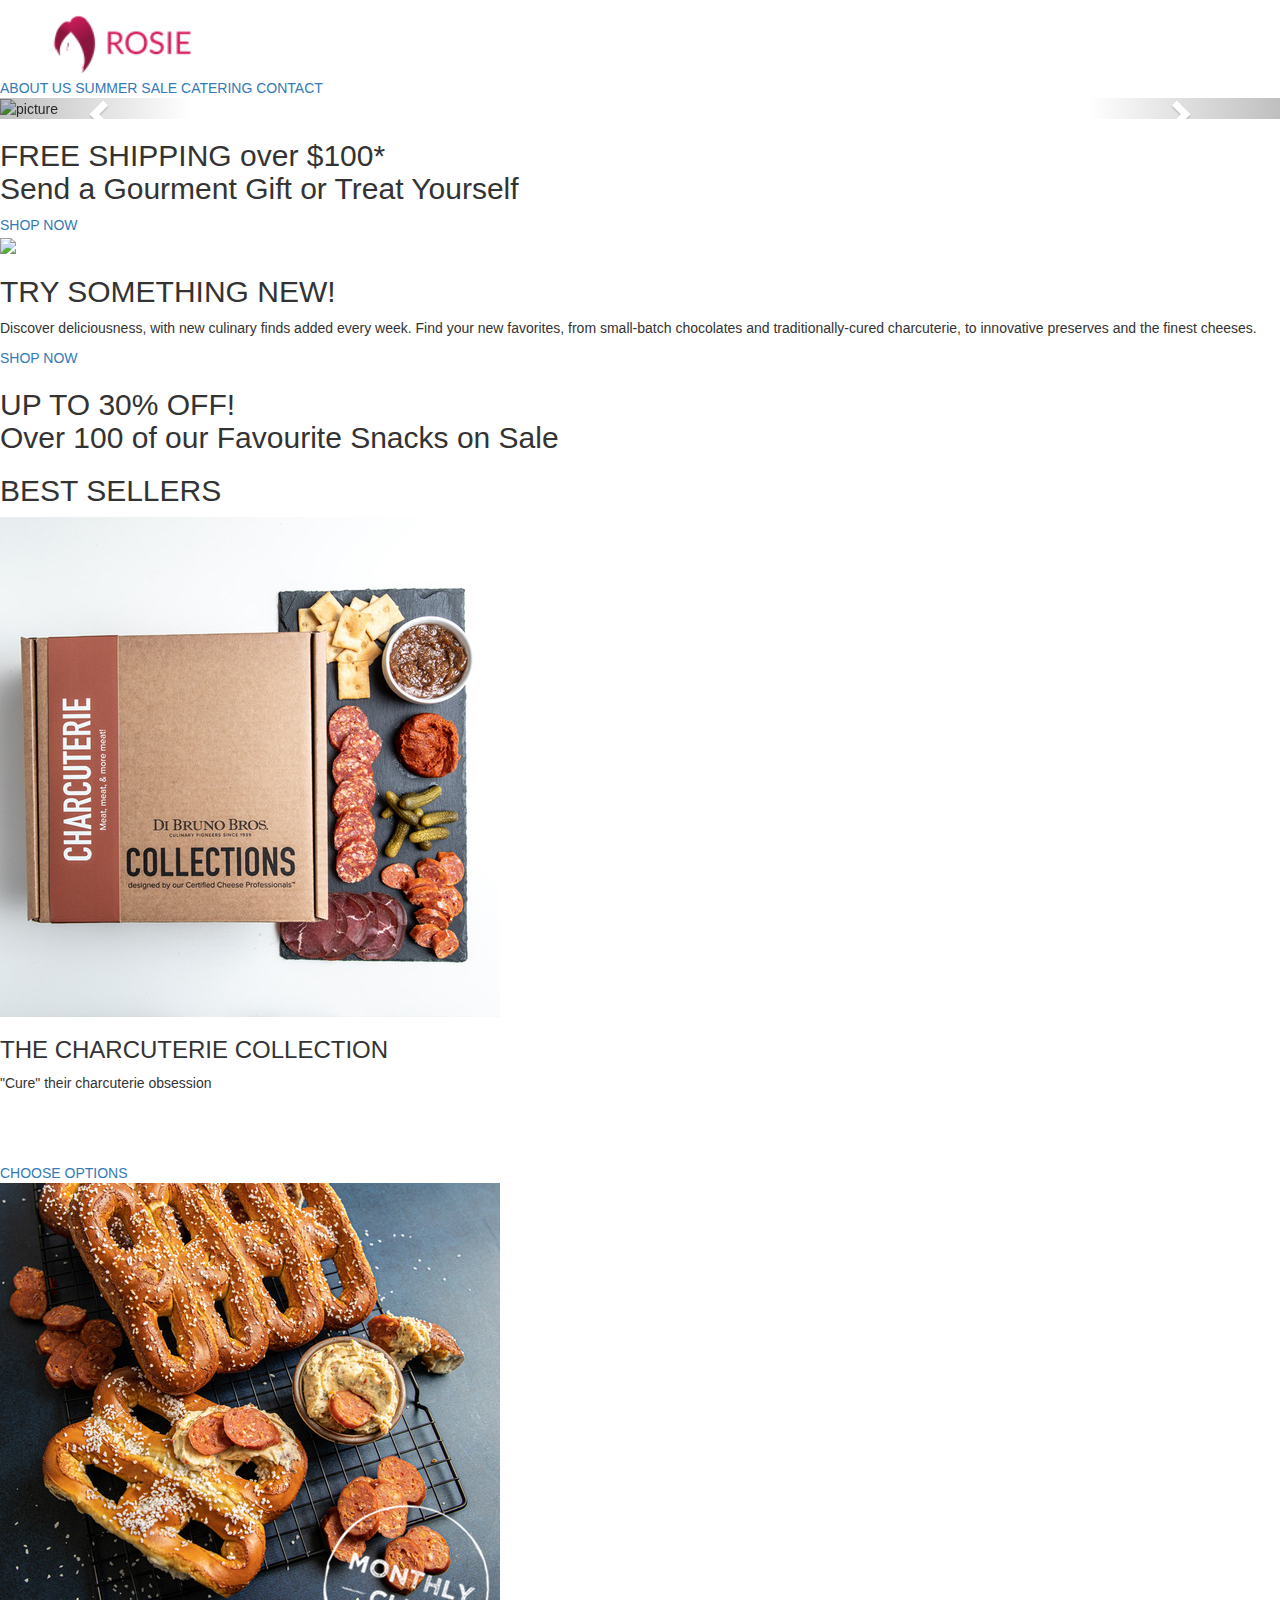
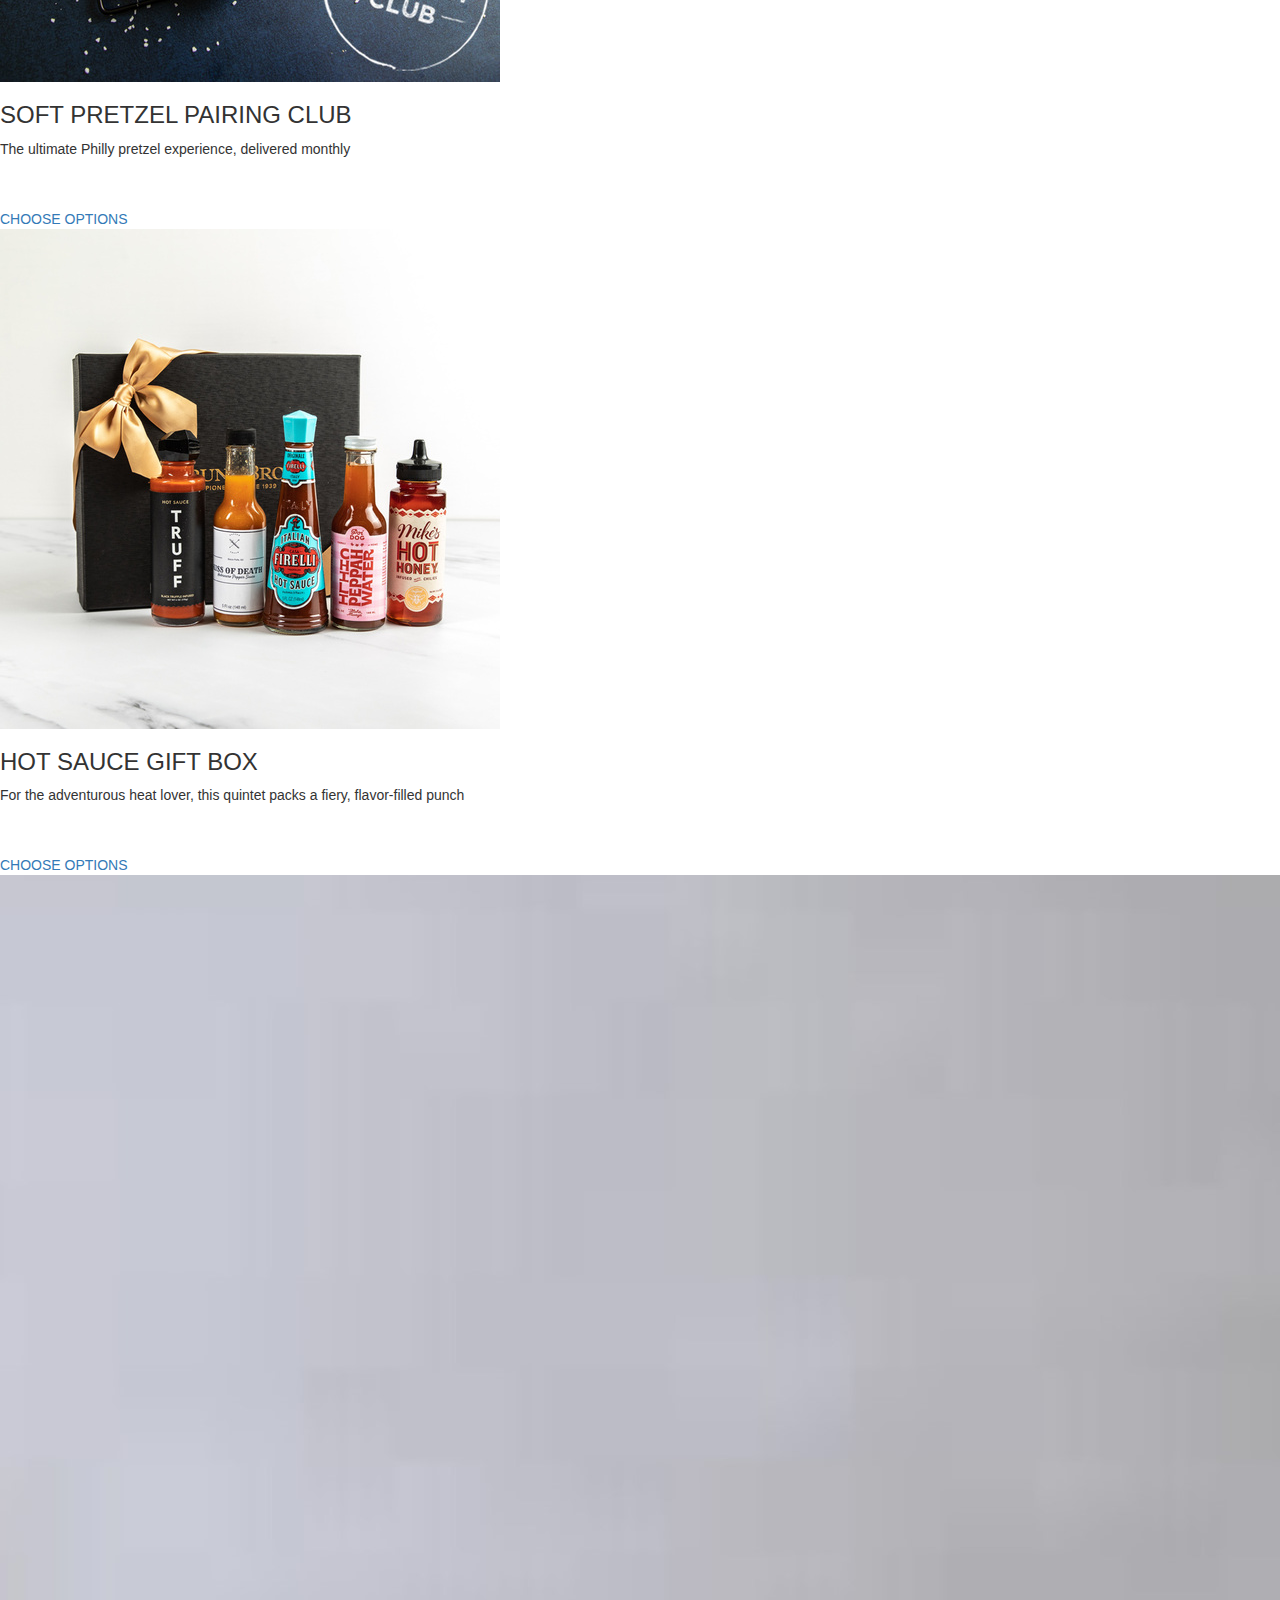
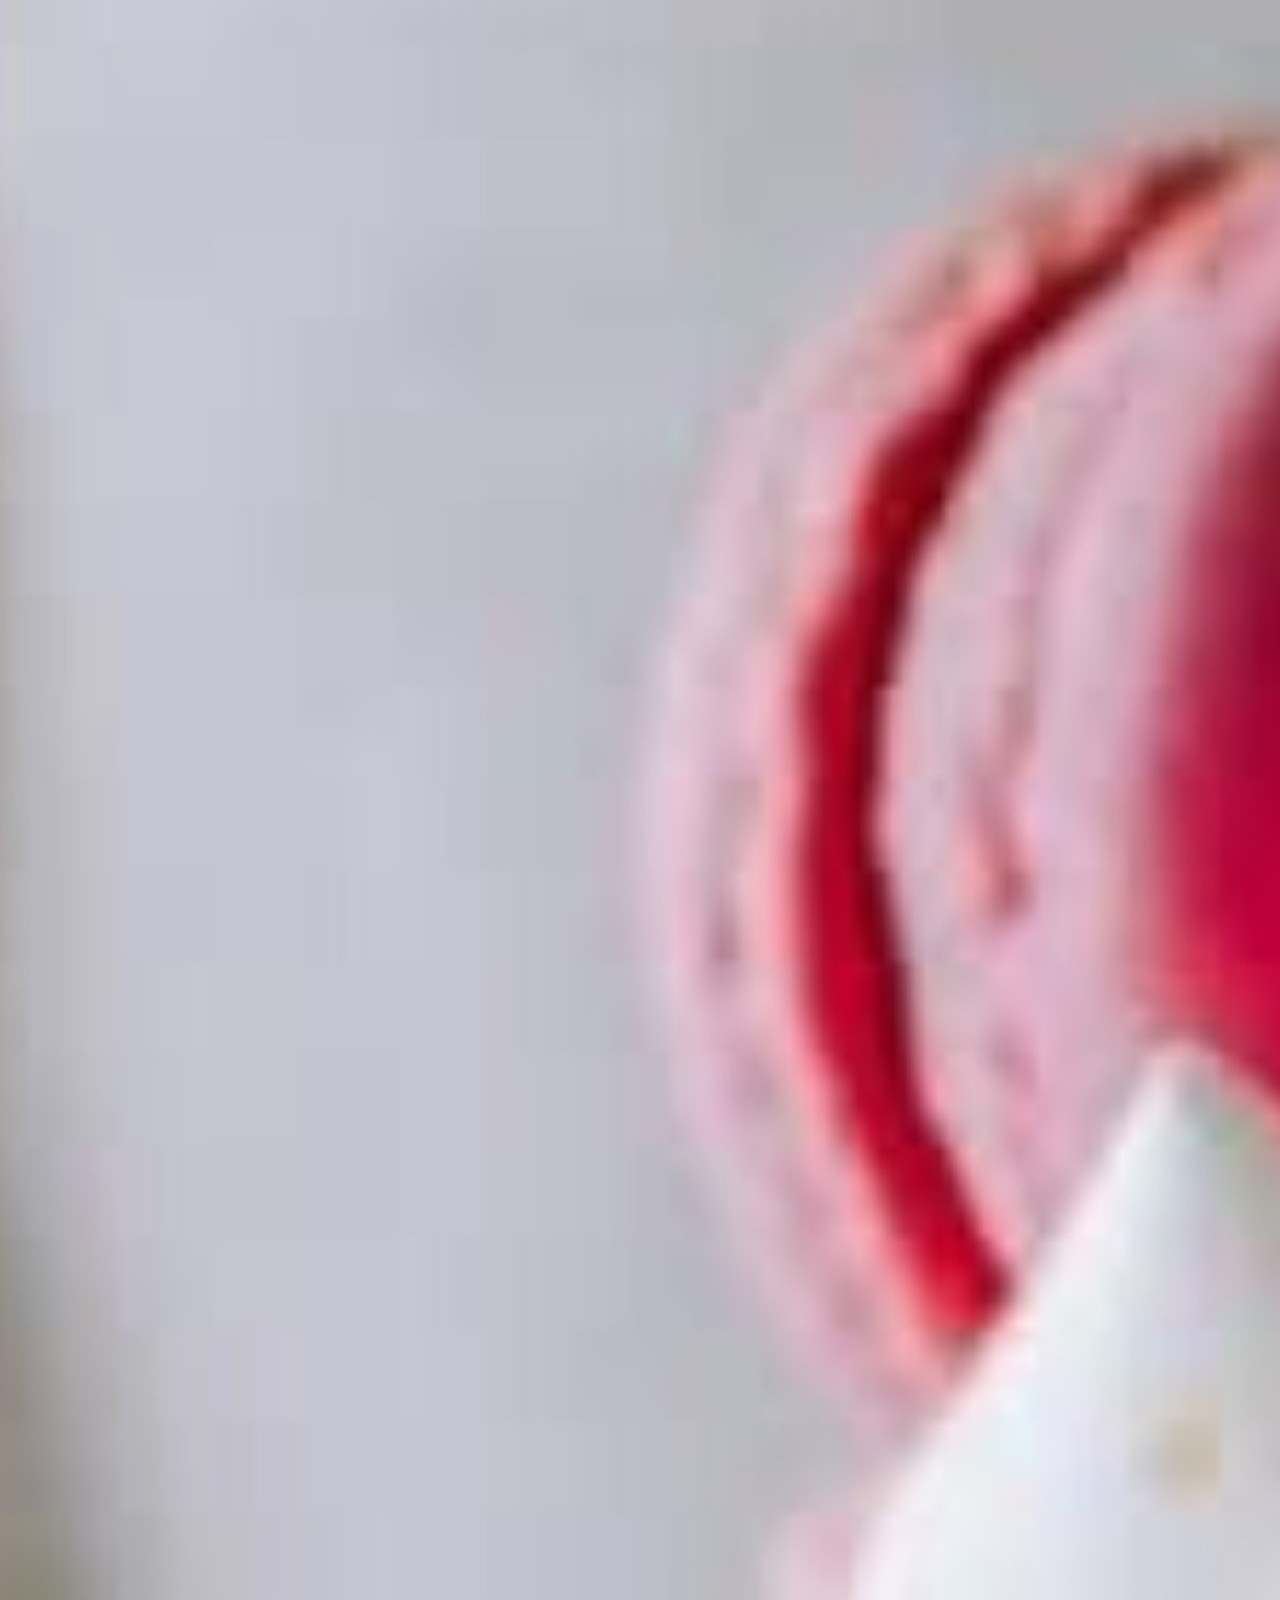
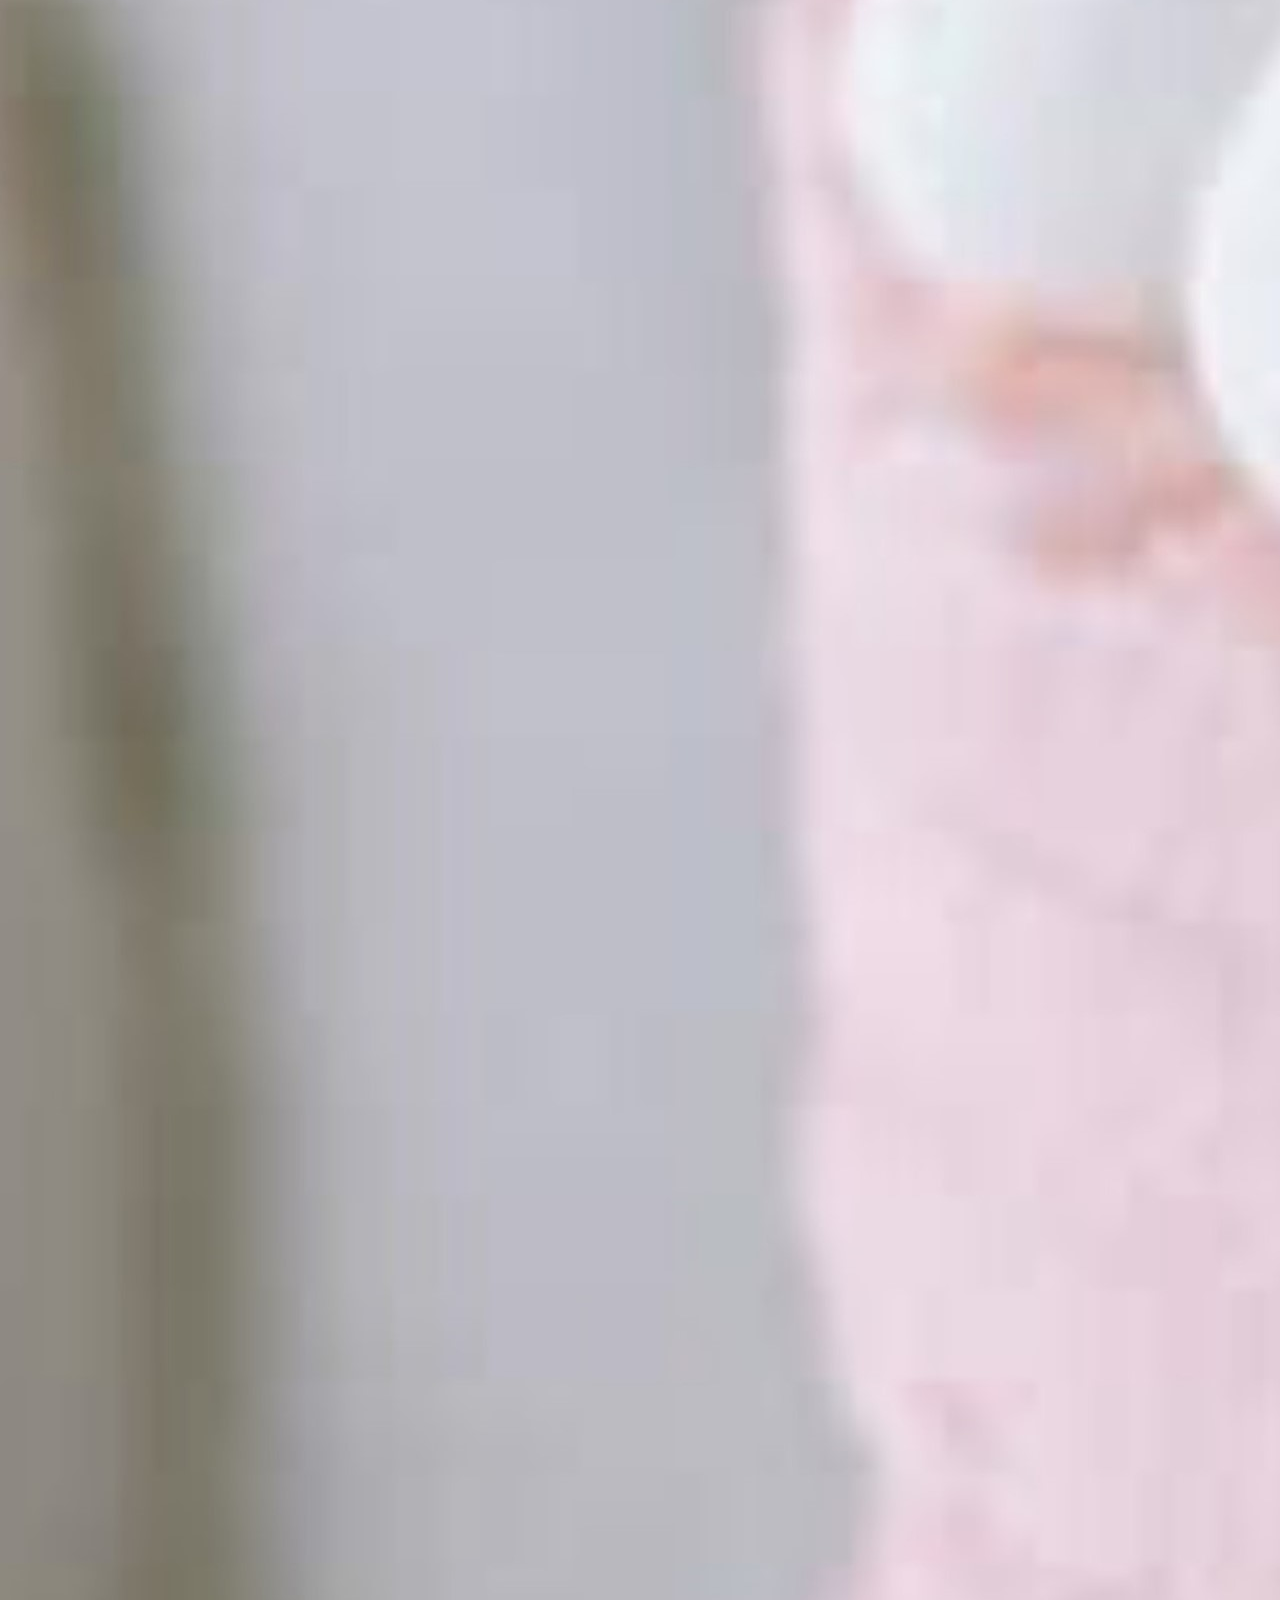
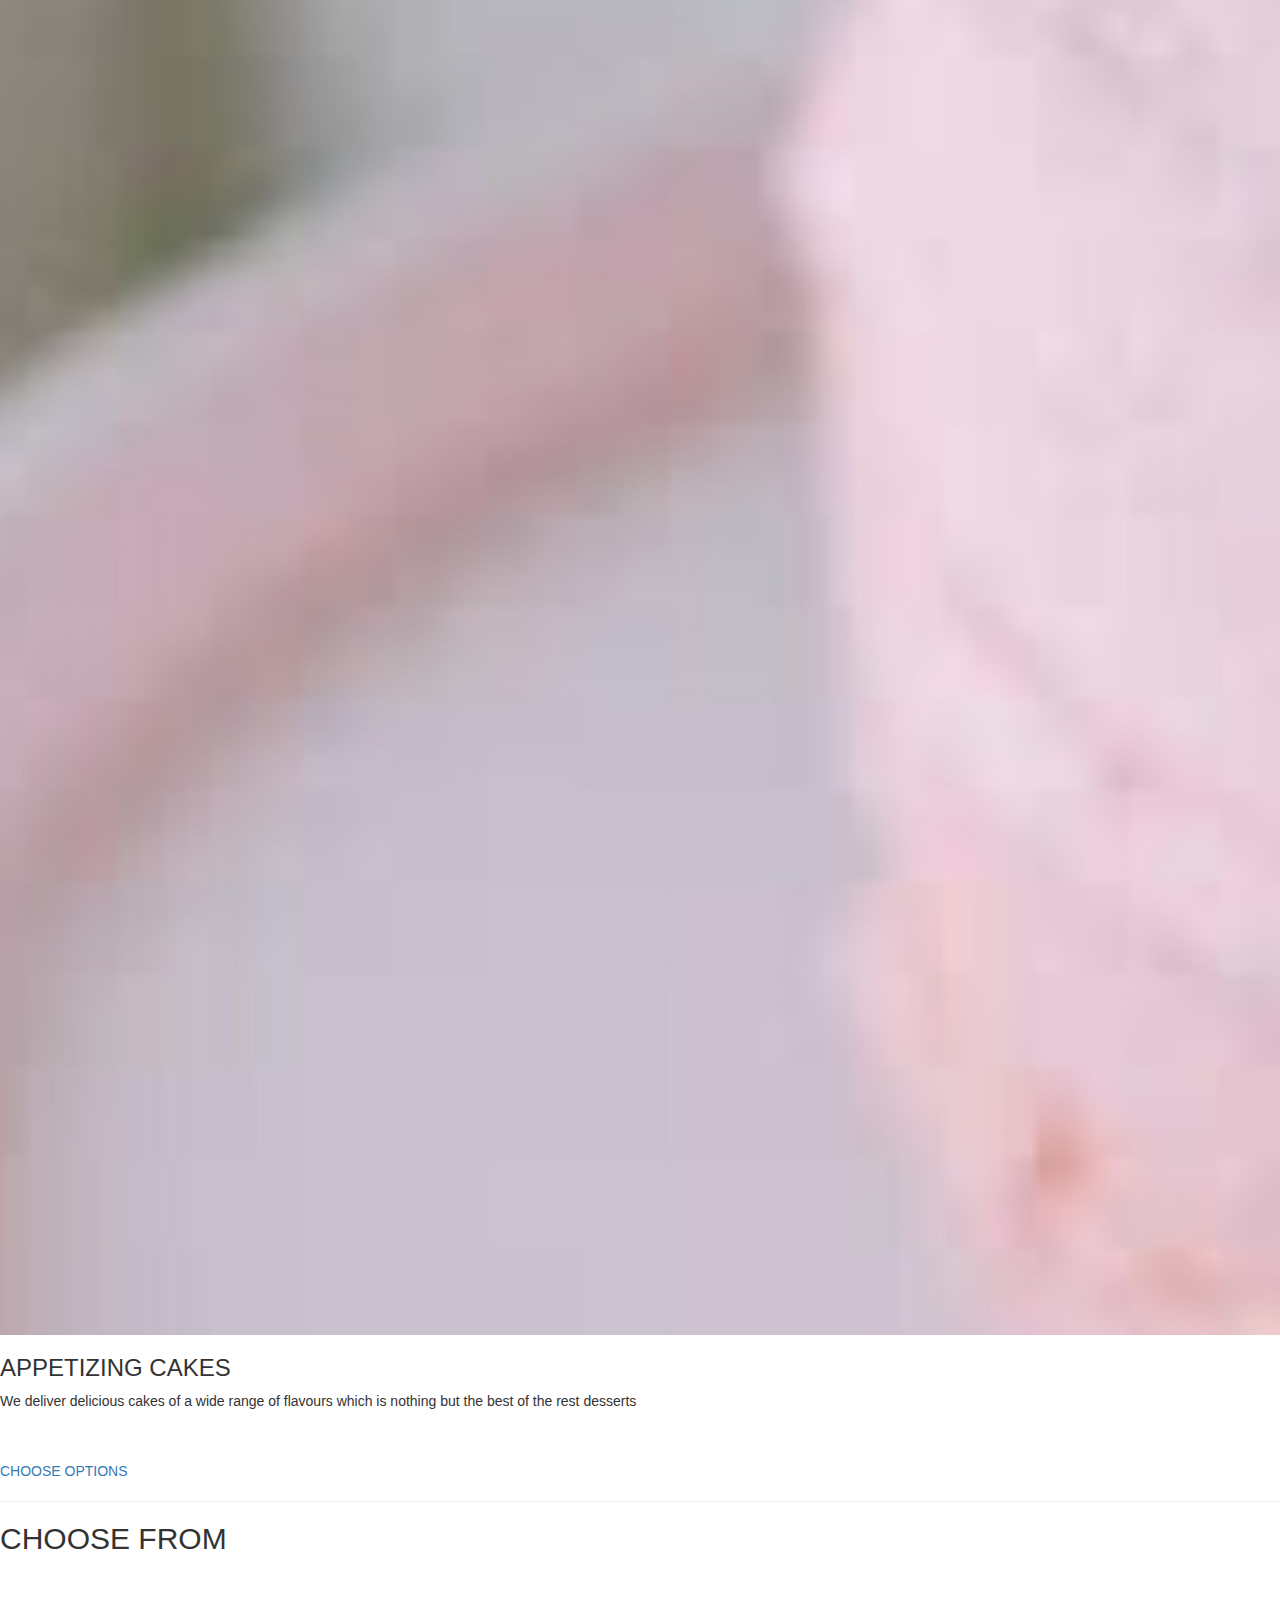
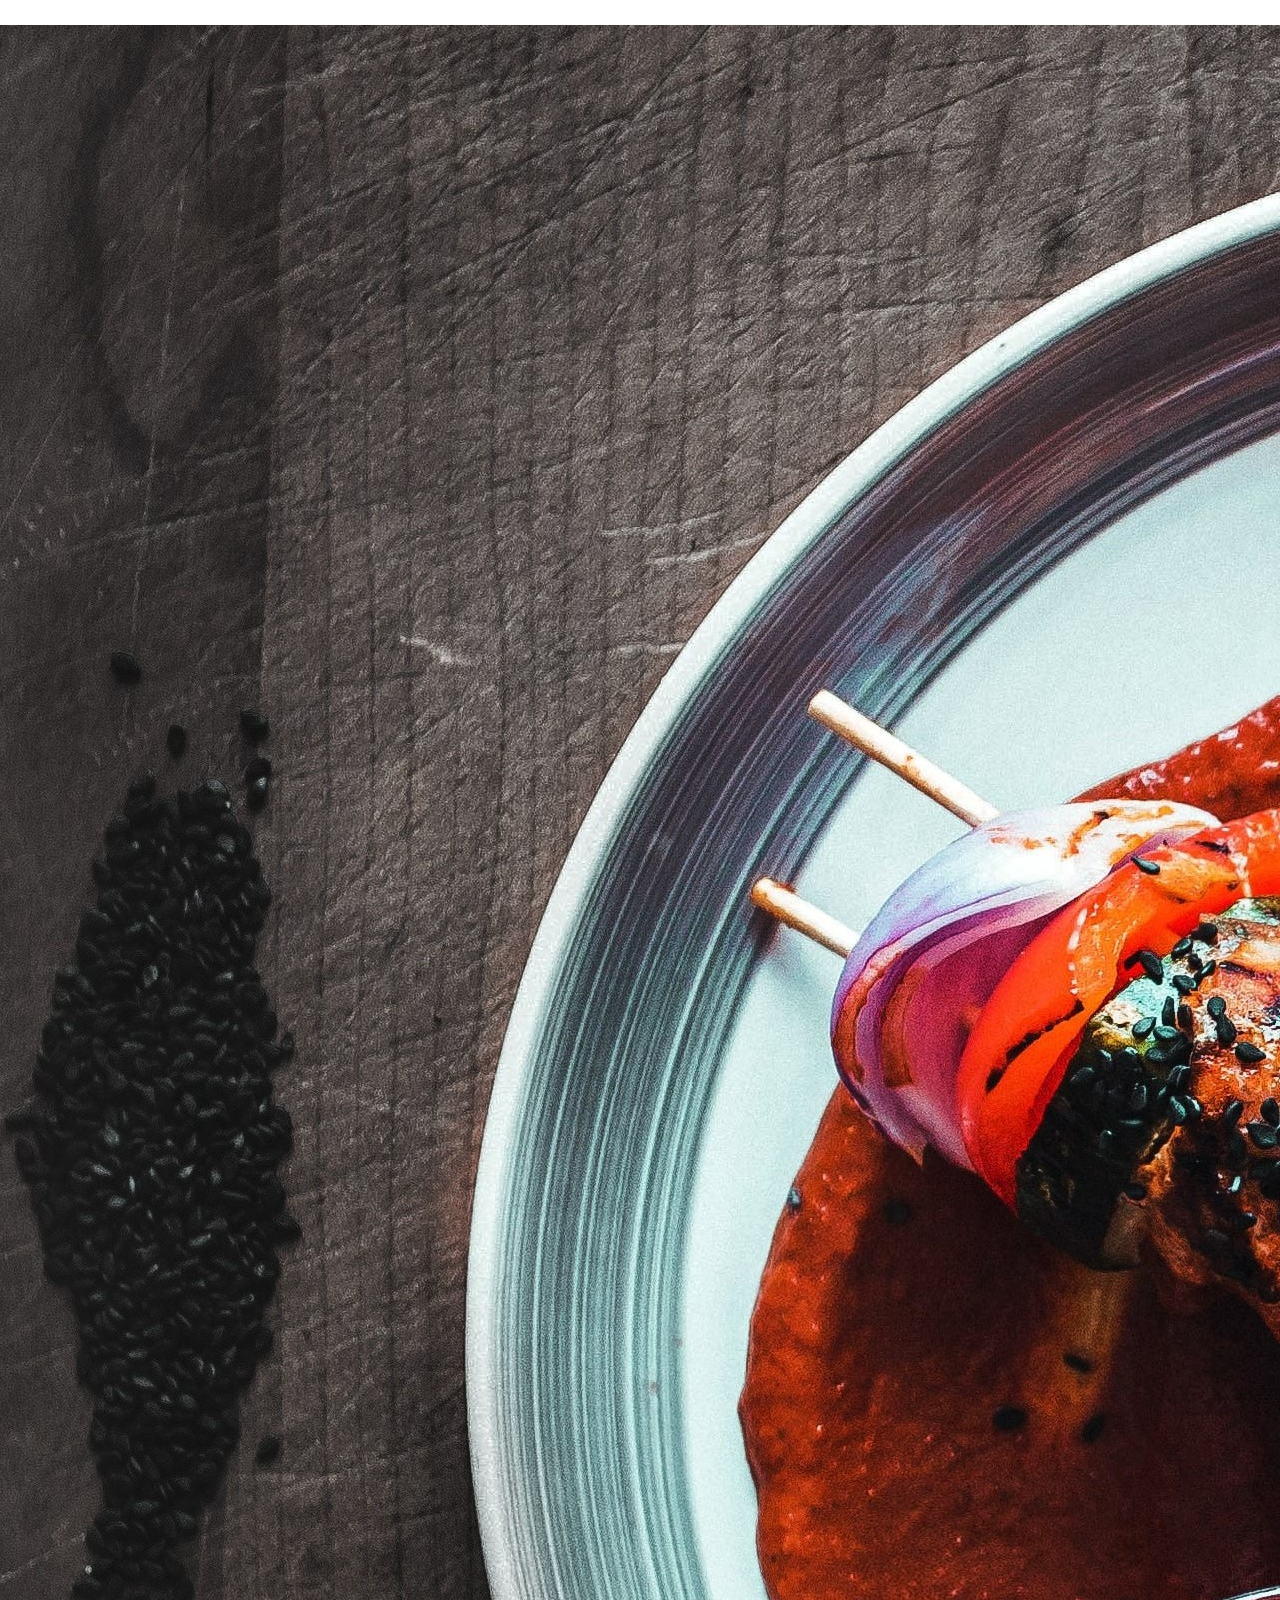
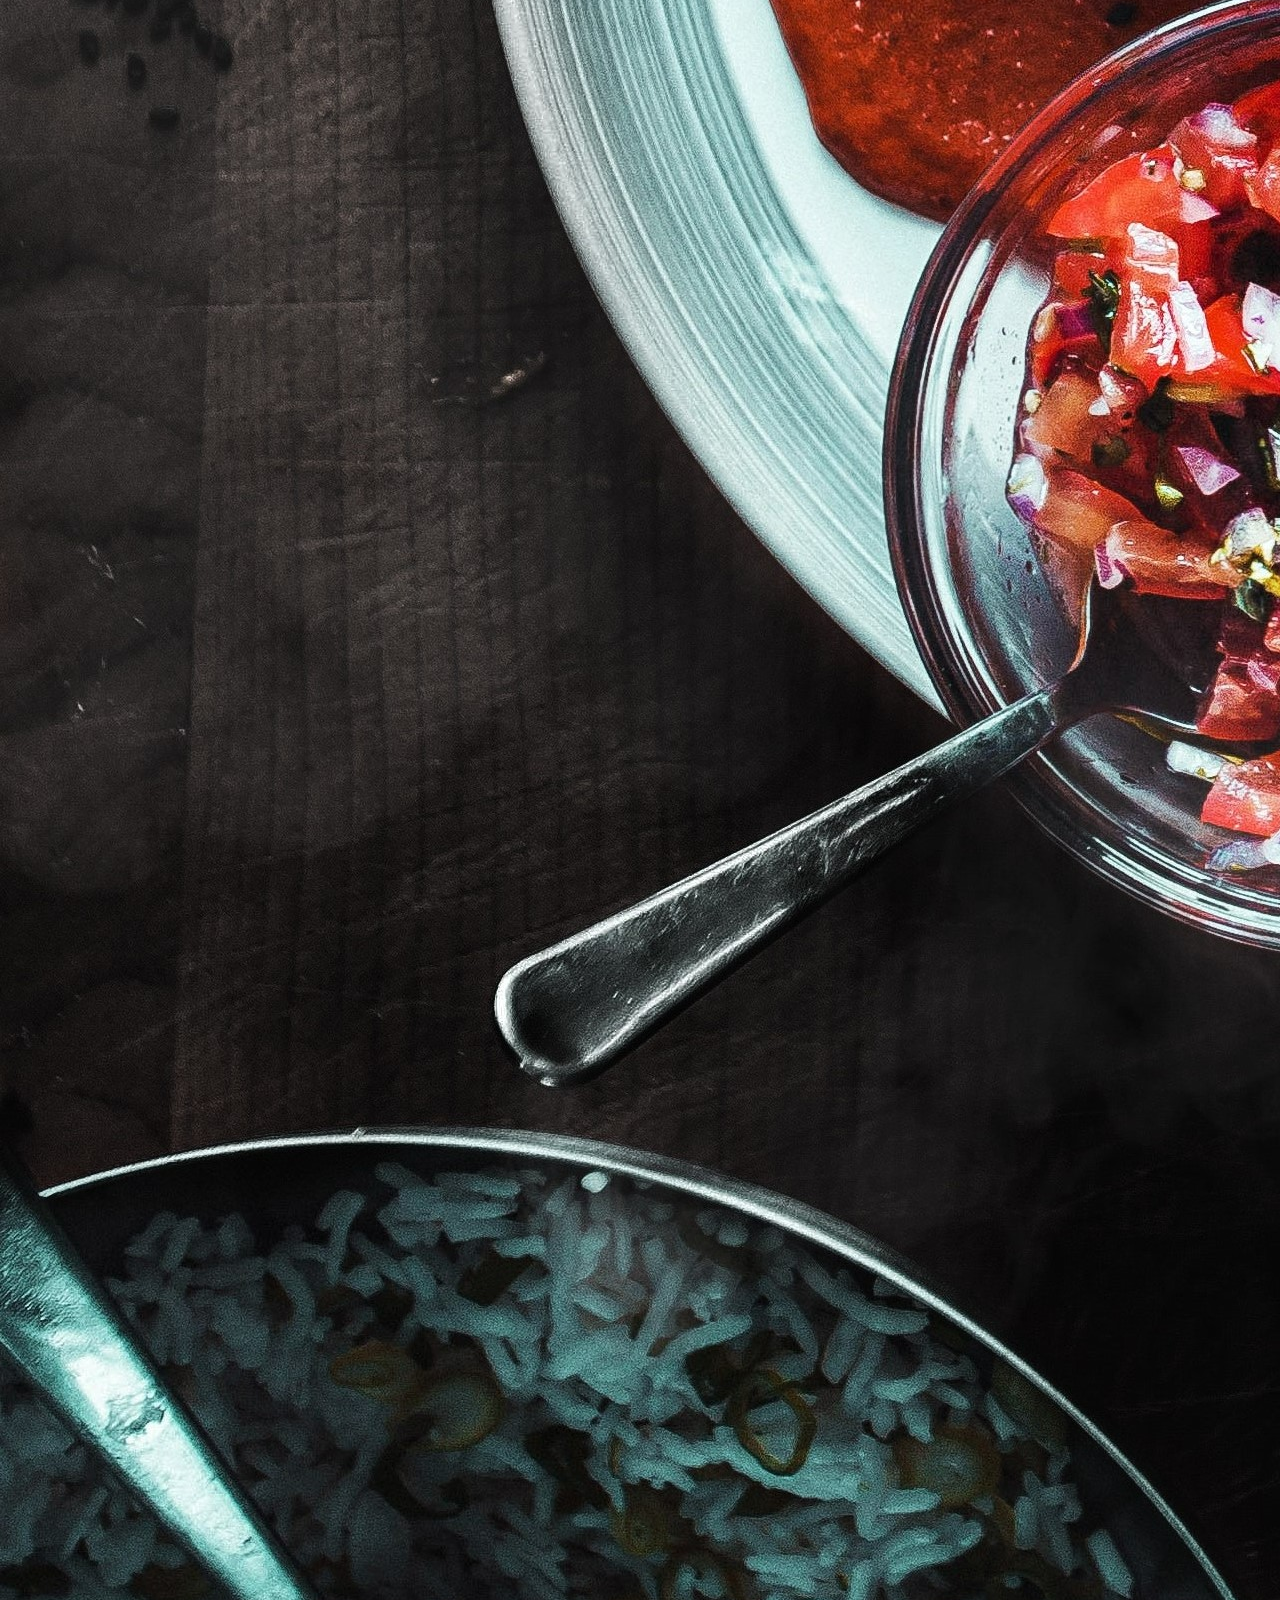
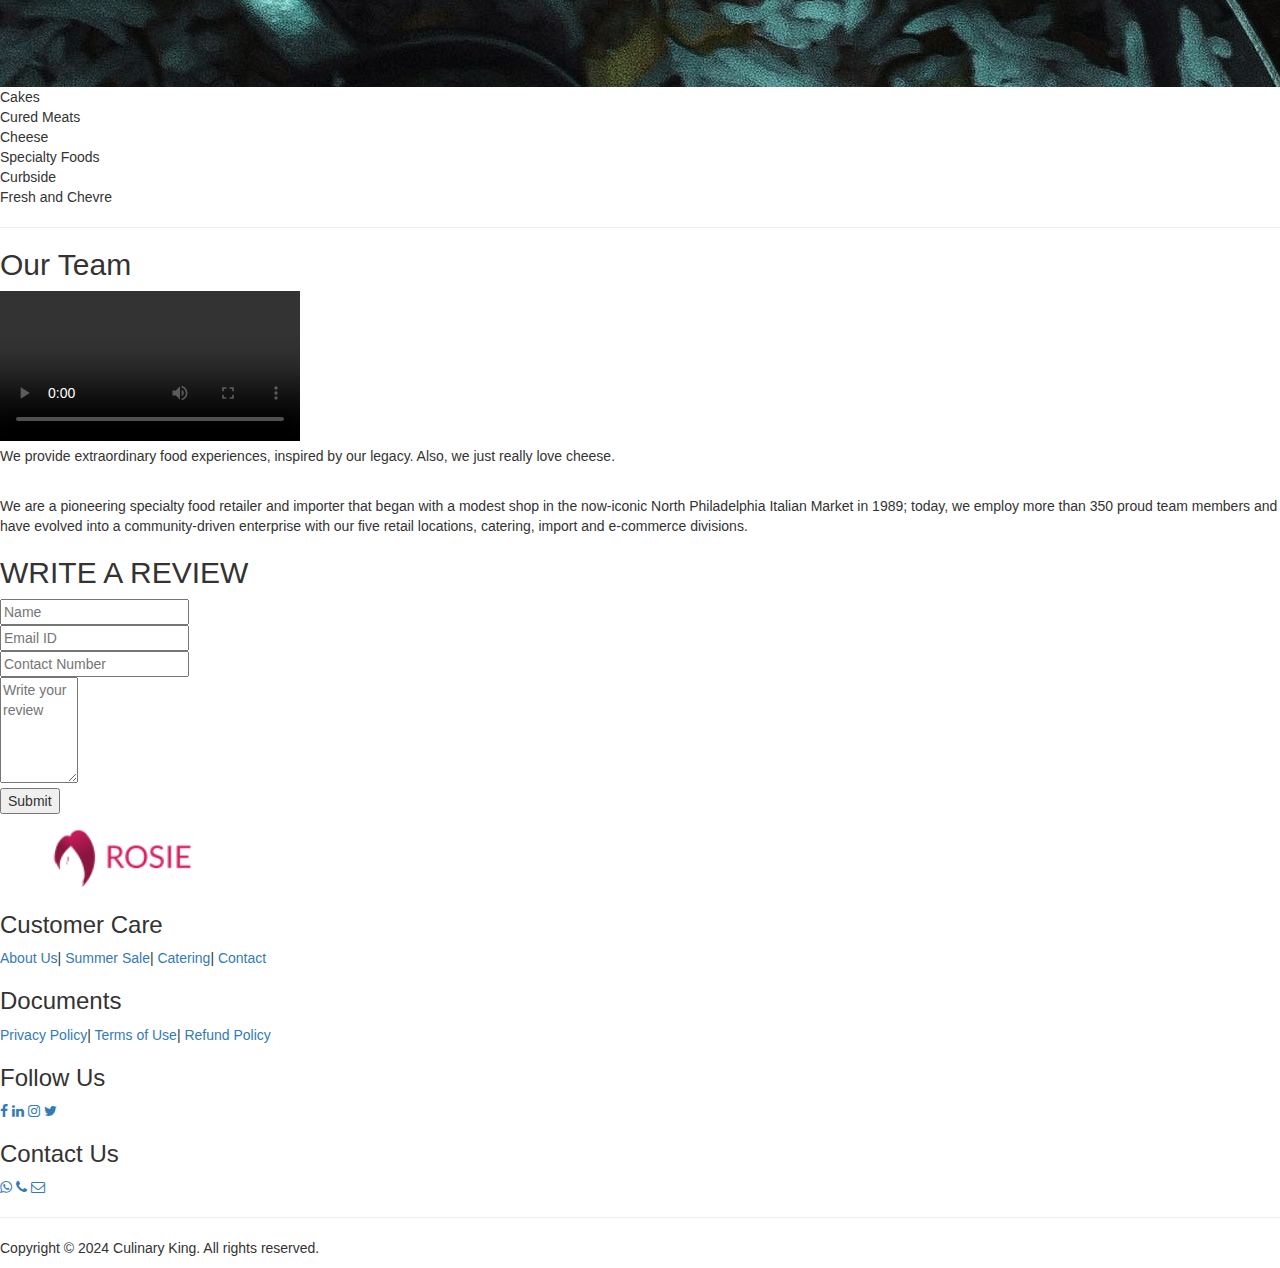
==== index.html @ c506ee5b "Culinary King: An E-Commerce Feast for the Eyes" ====
<!DOCTYPE html>
<html lang="en">
<head>
    <meta charset="UTF-8">
    <meta http-equiv="X-UA-Compatible" content="IE=edge">
    <meta name="viewport" content="initial-scale=1.0">
    <link rel="stylesheet" href="style.css">
    <title>Culinary King</title>

    <link rel="stylesheet" href="https://cdnjs.cloudflare.com/ajax/libs/font-awesome/4.7.0/css/font-awesome.min.css">
    <!-- Latest compiled and minified CSS -->
    <link rel="stylesheet" href="https://stackpath.bootstrapcdn.com/bootstrap/3.4.1/css/bootstrap.min.css" integrity="sha384-HSMxcRTRxnN+Bdg0JdbxYKrThecOKuH5zCYotlSAcp1+c8xmyTe9GYg1l9a69psu" crossorigin="anonymous">

    <!-- Optional theme -->
    <link rel="stylesheet" href="https://stackpath.bootstrapcdn.com/bootstrap/3.4.1/css/bootstrap-theme.min.css" integrity="sha384-6pzBo3FDv/PJ8r2KRkGHifhEocL+1X2rVCTTkUfGk7/0pbek5mMa1upzvWbrUbOZ" crossorigin="anonymous">

</head>
<body>
    <!-- ----------------------------------------NAVBAR----------------------------------------------------->
    <nav class="nav nav_top">
        <div class="logo">
            <a href="index.html"><img src="logo.png" width="250"></a>
        </div>
        <div class="nav_side">
            <a href="about.html">ABOUT US</a>
            <a href="summer.html">SUMMER SALE</a>
            <a href="catering.html">CATERING</a>
            <a href="contact.html">CONTACT</a>
        </div>
    </nav>
    <!-- ----------------------------------------FIRST CAROUSEL----------------------------------------------------->
    <div class="slide">
        <div class="slide_container">
            <div id="carousel-example-generic" class="carousel slide" data-ride="carousel">
                <!-- Indicators -->
                <ol class="carousel-indicators">
                  <li data-target="#carousel-example-generic" data-slide-to="0" class="active"></li>
                  <li data-target="#carousel-example-generic" data-slide-to="1"></li>
                  <li data-target="#carousel-example-generic" data-slide-to="2"></li>
                  <li data-target="#carousel-example-generic" data-slide-to="3"></li>
                  <li data-target="#carousel-example-generic" data-slide-to="4"></li>
                </ol>
              
                <!-- Wrapper for slides -->
                <div class="carousel-inner" role="listbox">
                    <div class="item active">
                        <div class="item_img">
                            <img src="pic1.jpg" alt="picture">
                        </div>
                     </div>

                  <div class="item">
                    <div class="item_img">
                            <img src="pic3.jpg" alt="picture">
                        </div>
                     </div>

                  <div class="item">
                    <div class="item_img">
                            <img src="pic4.jpg" alt="picture">
                        </div>
                     </div>

                <div class="item">
                    <div class="item_img">
                            <img src="pic6.jpg" alt="picture">
                        </div>
                </div>

                <div class="item">
                    <div class="item_img">
                            <img src="pic7.jpg" alt="picture">
                        </div>
                </div>
              
                <!-- Controls -->
                <a class="left carousel-control" href="#carousel-example-generic" role="button" data-slide="prev">
                  <span class="glyphicon glyphicon-chevron-left" aria-hidden="true"></span>
                  <span class="sr-only">Previous</span>
                </a>
                <a class="right carousel-control" href="#carousel-example-generic" role="button" data-slide="next">
                  <span class="glyphicon glyphicon-chevron-right" aria-hidden="true"></span>
                  <span class="sr-only">Next</span>
                </a>
              </div>
        </div>
        <div class="slide_con">
            <div class="slide_content">
                <h2>FREE SHIPPING over $100*
                    <br>
                    <span>Send a Gourment Gift or Treat Yourself</span>
                </h2>
                <div class="slide_btn">
                    <a href="#">SHOP NOW</a>
                </div>
            </div>
         </div>
    </div>
    <!-- --------------------------------------------SIDE----------------------------------------------------------->
    <div class="side">
        <div class="left">
            <img src="side.jpg">
        </div>
        <div class="right">
            <h2>TRY SOMETHING NEW!</h2>
            <p>
                Discover deliciousness, with new culinary finds added every week. Find your new favorites, from small-batch chocolates and traditionally-cured charcuterie, to innovative preserves and the finest cheeses.
            </p>
            <div class="side_btn">
                <a href="#">SHOP NOW</a>
            </div>
        </div>

    </div>
    <!-- --------------------------------------------MAIN----------------------------------------------------------->
    <div class="main">
            <div class="main_content">
                <h2>UP TO 30% OFF!
                    <br>
                    <span>Over 100 of our Favourite Snacks on Sale</span>
                </h2>
            </div>
    </div>
    <div class="product">
        <h2>BEST SELLERS</h2>
        <div class="product_container">

            <div class="item">
                <div class="item_img">
                    <img src="char.jpg">
                </div>
                <div class="item_content">
                    <h3>THE CHARCUTERIE COLLECTION</h3>
                    <p>"Cure" their charcuterie obsession</p>
                    <br><br><br>
                    <a href="#">CHOOSE OPTIONS</a>
                </div>
            </div>

            <div class="item">
                <div class="item_img">
                    <img src="bacon.jpg">
                </div>
                <div class="item_content">
                    <h3>SOFT PRETZEL PAIRING CLUB</h3>
                    <p>The ultimate Philly pretzel experience, delivered monthly</p>
                    <br><br>
                    <a href="#">CHOOSE OPTIONS</a>
                </div>
            </div>

            <div class="item">
                <div class="item_img">
                    <img src="hot.jpg">
                </div>
                <div class="item_content">
                    <h3>HOT SAUCE GIFT BOX</h3>
                    <p>For the adventurous heat lover, this quintet packs a fiery, flavor-filled punch</p>
                    <br><br>
                    <a href="#">CHOOSE OPTIONS</a>
                </div>
            </div>

            <div class="item">
                <div class="item_img">
                    <img src="cake.jpg">
                </div>
                <div class="item_content">
                    <h3>APPETIZING CAKES</h3>
                    <p>We deliver delicious cakes of a wide range of flavours which is nothing but the best of the rest desserts</p>
                    <br><br>
                    <a href="#">CHOOSE OPTIONS</a>
                </div>
            </div>
        </div>
    </div>
    <hr>
    <!-- --------------------------------------------KEYPOINTS--------------------------------------------------------->
    <div class="keypoint">
        <h2>CHOOSE FROM</h2><br><br><br>
        <div class="key_container">
            <div class="key_img">
                <img src="back22.jpg">
            </div>
            <div class="key_content">
                <li>Cakes</li>
                <li>Cured Meats</li>
                <li>Cheese</li>
                <li>Specialty Foods</li>
                <li>Curbside</li>
                <li>Fresh and Chevre</li>
            </div>   
        </div>
    </div>
    <hr>
    <!-- --------------------------------------------TEAM--------------------------------------------------------->
    <div class="team">
        <h2>Our Team</h2>
        <div class="team_container">
            <div class="team_video">
                <video controls>
                    <source src="video.mp4" type="video/mp4">
                </video>
            </div>
            <div class="team_content">
                <p>We provide extraordinary food experiences, inspired by our legacy. Also, we just really love cheese.</p>
                <br><p>We are a pioneering specialty food retailer and importer that began with a modest shop in the now-iconic North Philadelphia Italian Market in 1989; today, we employ more than 350 proud team members and have evolved into a community-driven enterprise with our five retail locations, catering, import and e-commerce divisions.</p>
            </div>
        </div>
    </div>
    <!-- --------------------------------------------FEED--------------------------------------------------------->
    <div class="feed">
        <h2>WRITE A REVIEW</h2>
        <div class="feed_form" method="post">
        <form name="submit-googlesheet">
            <input type="text" name="Name" placeholder="Name"><br>
            <input type="email" name="Email" placeholder="Email ID"><br>
            <input type="text" name="Number" placeholder="Contact Number"><br>
            <textarea rows="5" cols="7" name="Review" placeholder="Write your review"></textarea><br>
            <button type="submit">Submit</button>
        </form>
        </div>
    </div>
    <!-- --------------------------------------------FOOTER-------------------------------------------------------->
    <footer>
        <div class="footer_logo">
            <a href="index.html"><img src="logo.png" width="250"></a>
        </div>
        <div class="pages">  
            <h3>Customer Care</h3>
            <a href="about.html">About Us</a>|
            <a href="summer.html">Summer Sale</a>|
            <a href="catering.html">Catering</a>|
            <a href="contact.html">Contact</a>
        </div>
        <div class="doc">
            <h3>Documents</h3>
            <a href="#">Privacy Policy</a>|
            <a href="#">Terms of Use</a>|
            <a href="#">Refund Policy</a>
        </div>
        <div class="social">
            <h3>Follow Us</h3>
            <a href="https://www.facebook.com/" target="_blank"><i class="fa fa-facebook" aria-hidden="true"></i></a>
            <a href="https://www.linkedin.com/" target="_blank"><i class="fa fa-linkedin" aria-hidden="true"></i></a>
            <a href="#"><i class="fa fa-instagram" aria-hidden="true"></i></a>
            <a href="#"><i class="fa fa-twitter" aria-hidden="true"></i></a>
        </div>
        <div class="contact">
            <h3>Contact Us</h3>
            <a href="https://api.WhatsApp.com/send?phone=+910000000000" target="_blank"><i class="fa fa-whatsapp" aria-hidden="true"></i></a>
            <a href="tel: +910000000000"><i class="fa fa-phone" aria-hidden="true"></i></a>
            <a href="mailto: roshnideyic365@gmail.com"><i class="fa fa-envelope-o" aria-hidden="true"></i></a>
        </div>
        <hr>
        <p>Copyright &copy; 2024 Culinary King. All rights reserved.</p>
    </footer>

<!-- jQuery (necessary for Bootstrap's JavaScript plugins) -->
 <script src="https://code.jquery.com/jquery-1.12.4.min.js" integrity="sha384-nvAa0+6Qg9clwYCGGPpDQLVpLNn0fRaROjHqs13t4Ggj3Ez50XnGQqc/r8MhnRDZ" crossorigin="anonymous"></script>
<!-- Latest compiled and minified JavaScript -->
<script src="https://stackpath.bootstrapcdn.com/bootstrap/3.4.1/js/bootstrap.min.js" integrity="sha384-aJ21OjlMXNL5UyIl/XNwTMqvzeRMZH2w8c5cRVpzpU8Y5bApTppSuUkhZXN0VxHd" crossorigin="anonymous"></script>
<script type="text/javascript">
    const scriptURL = 'https://script.google.com/macros/s/AKfycbzmY7HJmUEupsd8UBLj-aTxEsPcKQEWFYaxFA44IcIYrYCjanY1WcTF4zyKYXFQubtbTA/exec'
            const form = document.forms['submit-googlesheet']
          
            form.addEventListener('submit', e => {
              e.preventDefault()
              fetch(scriptURL, { method: 'POST', body: new FormData(form)})
                .then(response => alert("Thanks you for your valuable feedback!"))
                .catch(error => console.error('Error!', error.message))
            })
          
</script>
</body>
</html>
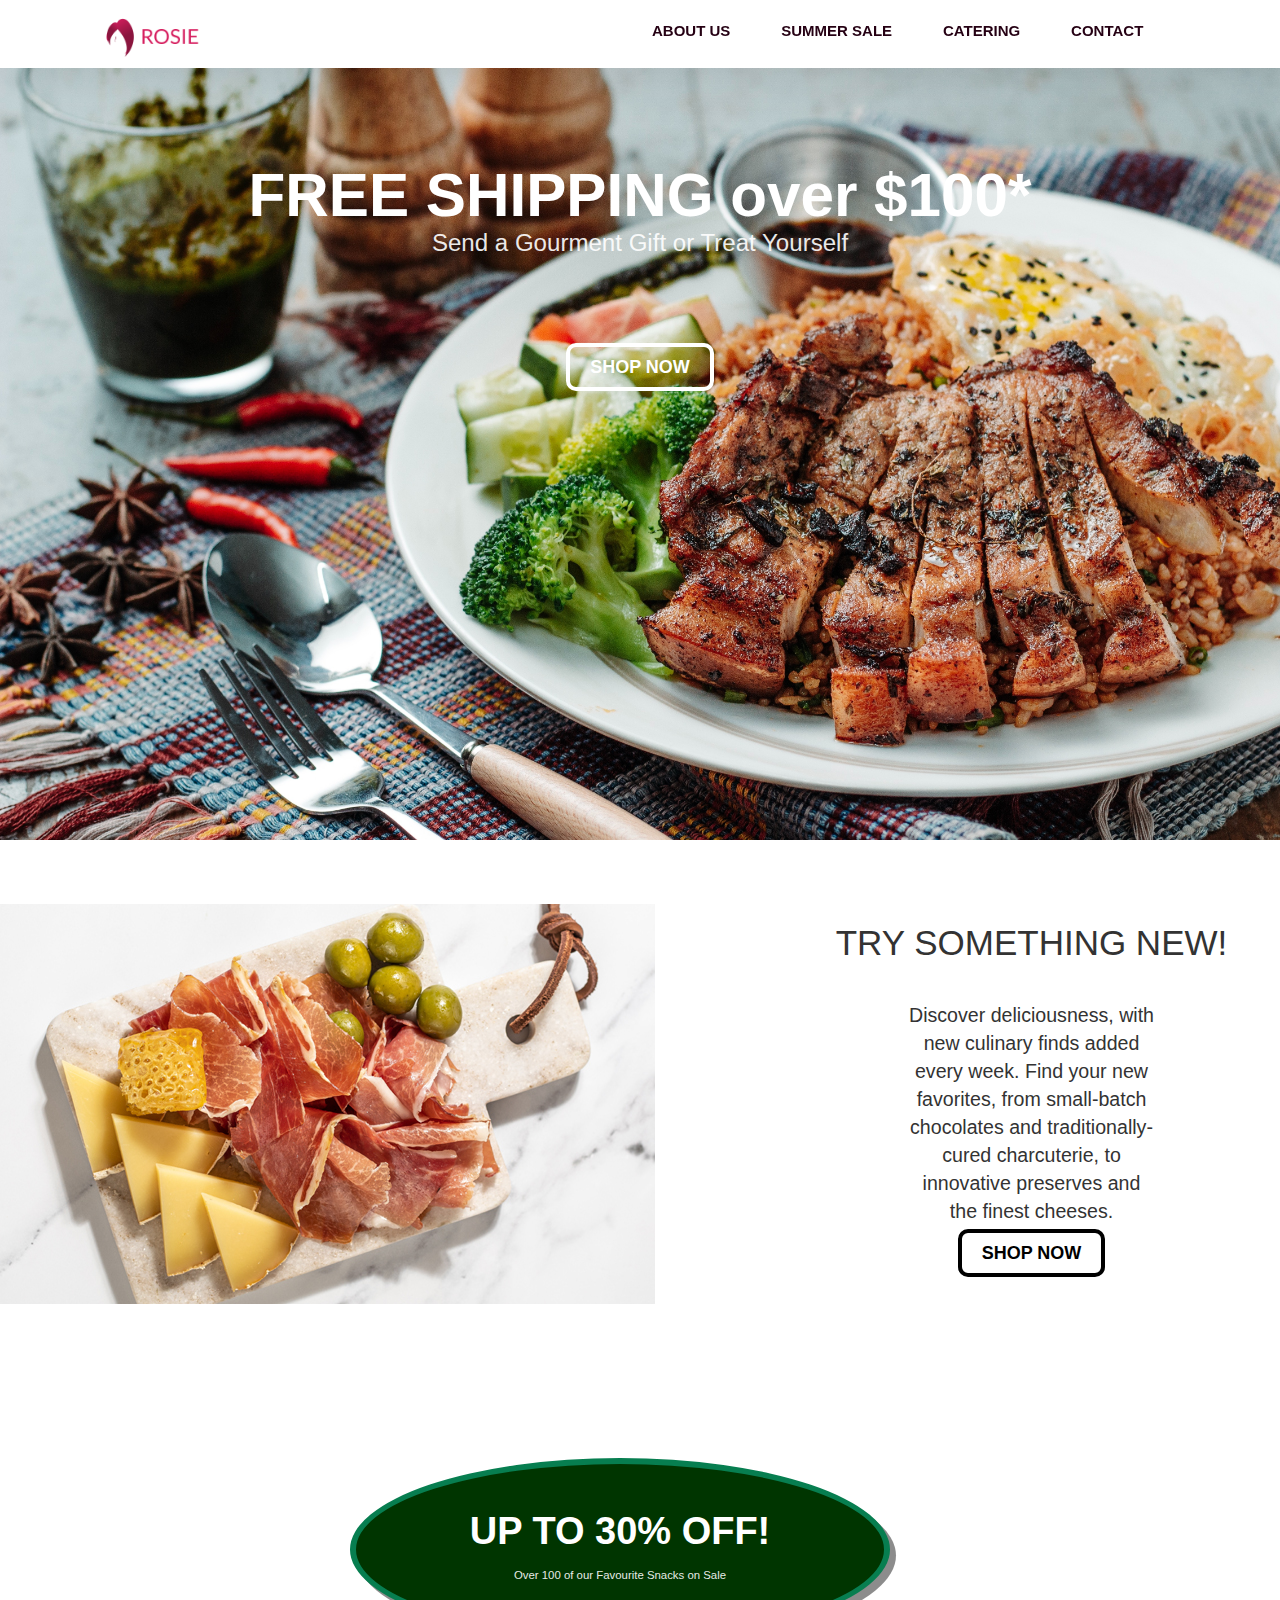
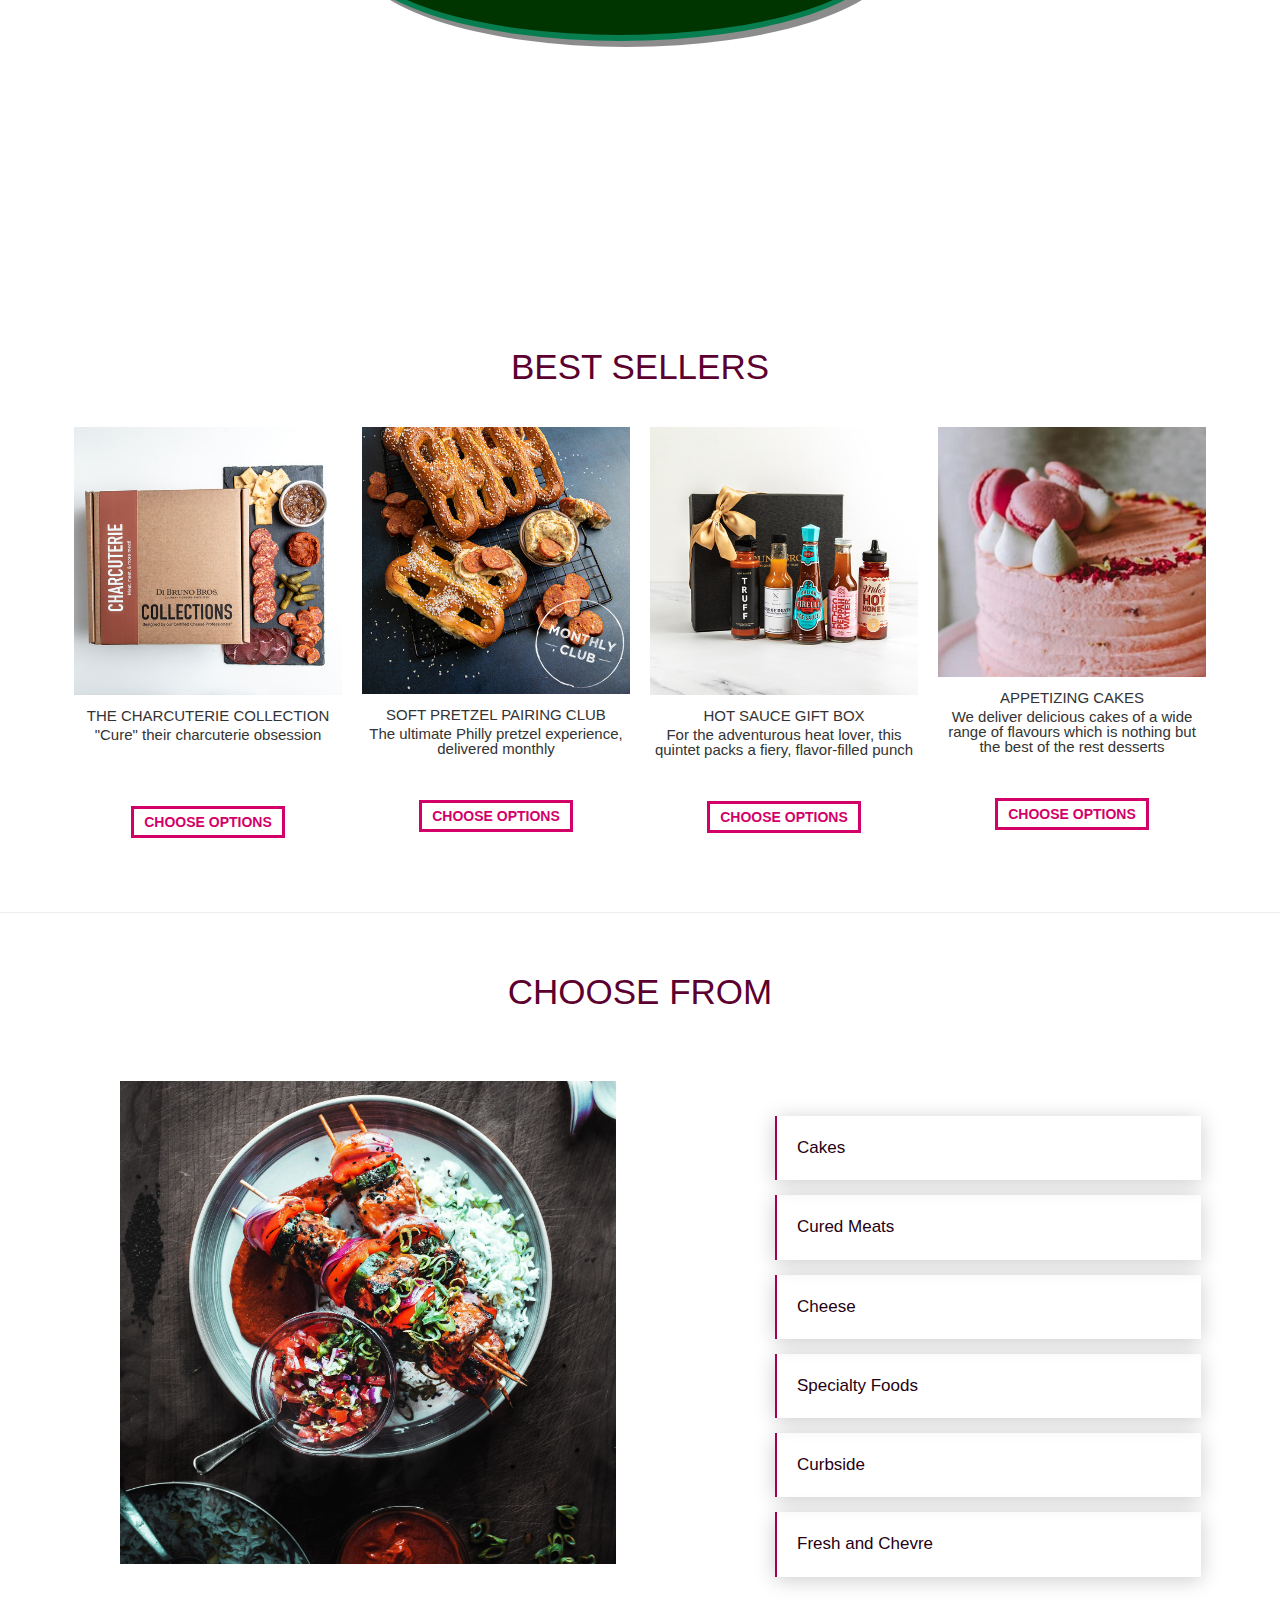
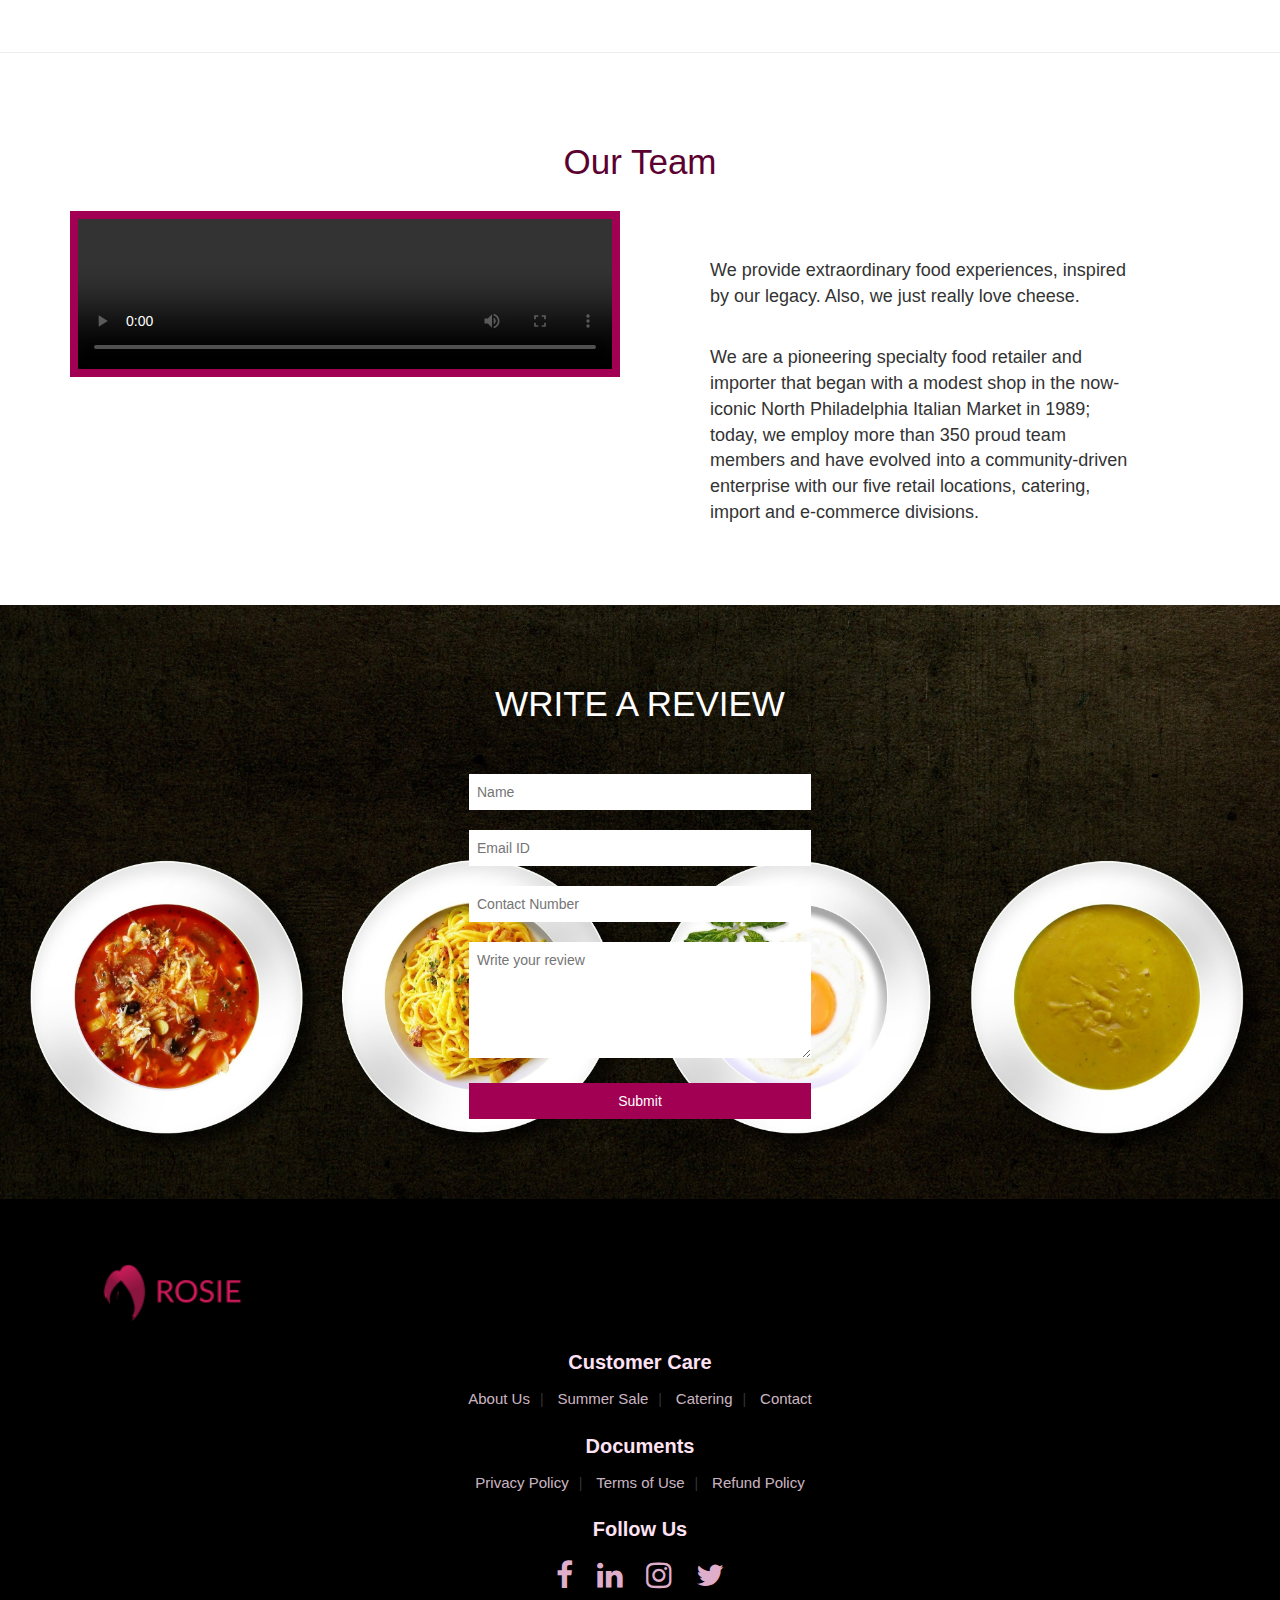
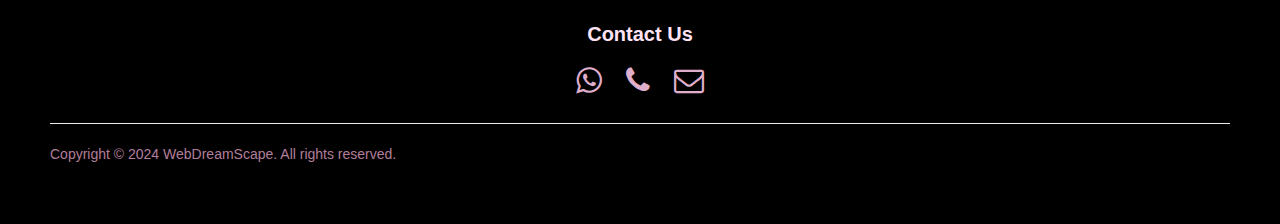
==== commit b44f1cca: "Update index.html" ====
--- a/index.html
+++ b/index.html
@@ -253,7 +253,7 @@
             <a href="mailto: roshnideyic365@gmail.com"><i class="fa fa-envelope-o" aria-hidden="true"></i></a>
         </div>
         <hr>
-        <p>Copyright &copy; 2024 Culinary King. All rights reserved.</p>
+        <p>Copyright &copy; 2024 WebDreamScape. All rights reserved.</p>
     </footer>
 
 <!-- jQuery (necessary for Bootstrap's JavaScript plugins) -->
@@ -273,4 +273,4 @@
           
 </script>
 </body>
-</html>+</html>
--- a/style.css
+++ b/style.css
@@ -0,0 +1,615 @@
+/*------------------------------------------------NAVBAR----------------------------------------*/
+.nav
+{
+    background-color: white;
+    z-index: 9;
+    padding-left: 50px;
+    padding-right: 50px;
+    display:flex;
+    box-shadow: 0px 3px 65px 0px rgba(0,0,0,.15);
+}
+.nav_top
+{
+    position:fixed;
+    top:0;
+    right:0;
+    left:0;
+}
+.logo
+{
+    float:left;
+    width: 50%;
+}
+.logo img
+{
+    padding: 8px;
+    width:30%;
+    margin-left:10%;
+}
+.nav_side
+{
+    float:right;
+    width:45%;
+    margin-top: 20px;
+}
+.nav_side a
+{
+    text-decoration: none;
+    margin-right: 10px;
+    margin-left:22px;
+    margin-top: 20px;
+    padding-top: 20px;
+    padding-left: 15px;
+    color: rgb(37, 0, 19);
+    font-weight: bold;
+    font-family: Avantgarde, TeX Gyre Adventor, URW Gothic L, sans-serif;
+    font-size: 15px;
+    justify-content: center;
+    align-items: center;
+    align-content: center;
+    text-align: center;
+    
+}
+.nav_side a:hover
+{
+    color: rgb(253, 0, 84);
+    transition: all 1s ease;
+}
+/*-------------------------------------------FIRST CAROUSEL----------------------------------------*/
+.slide
+{
+    padding:0px;
+    height: 30px;
+}
+.slide .slide_container
+{
+    text-align:center;
+}
+.slide .slide_container .carousel-inner
+{
+    box-shadow: none;
+}
+.slide .slide_container .item
+{
+    width:100%;;
+    box-shadow: none;
+}
+.slide .slide_container .item .item_img
+{
+    width:100%;
+    overflow:hidden;
+    text-align:center;
+}
+.slide .slide_container .item .item_img img
+{
+    width:100%;
+    overflow: hidden;
+    height: 530px;
+}
+.slide_con
+{
+    background-image: url("back.jpg");
+    background-position: center;
+    background-size: cover;
+    background-repeat: no-repeat;
+    background-attachment: fixed;
+    height: 90vh;
+}
+.slide_con .slide_content
+{
+    padding-top: 10%;
+    margin-left: 10%;
+    margin-right: 10%;
+}
+.slide_con .slide_content h2
+{
+    color: white;
+    font-size: 430%;
+    font-family: Avantgarde, TeX Gyre Adventor, URW Gothic L, sans-serif;
+    font-weight: bolder;
+    text-align: center;
+    line-height: 35px;
+    position: relative;
+}
+.slide_con .slide_content h2 span
+{
+    font-size:40%;
+    opacity: 0.9;
+    font-weight: 400;
+    line-height: 20px;
+}
+.slide_con .slide_content .slide_btn
+{
+    margin-top:10%;
+    text-align: center;
+    width:100%;
+    position: relative;
+}
+.slide_con .slide_content .slide_btn a
+{
+    text-decoration: none;
+    font-size: large;
+    margin:32%;
+    padding: 10px 20px;
+    font-weight: bold;
+    color: white;
+    font-family: Avantgarde, TeX Gyre Adventor, URW Gothic L, sans-serif;
+    text-align: center;
+    border: 4px solid white;
+    border-radius: 10px;
+    transition: 0.5s;
+}
+.slide_con .slide_content .slide_btn a:hover
+{
+    background-color: white;
+    color: rgb(37, 0, 19);
+    border: none;
+    border-bottom: 4px solid orange;
+    transition:0.5s;
+}
+/*------------------------------------------------SIDE----------------------------------------*/
+.side 
+{
+    margin-top:5%;
+    margin-bottom: 5%;
+    display: flex;
+    text-align: center;
+    font-family: Avantgarde, TeX Gyre Adventor, URW Gothic L, sans-serif;
+}
+.side .left
+{
+    float: left;
+}
+.side .right
+{
+    float:right;
+    padding-left: 10%;
+}
+.side .right h2
+{
+    font-size: 250%;
+}
+.side .right p
+{
+    width: 50%;
+    font-size: 140%;
+    margin-left:25%;
+    margin-top: 8%;
+}
+.side .right .side_btn
+{
+    margin-top:3%;
+}
+.side .right .side_btn a
+{
+    text-decoration: none;
+    font-size: large;
+    margin:32%;
+    padding: 10px 20px;
+    font-weight: bold;
+    color: black;
+    font-family: Avantgarde, TeX Gyre Adventor, URW Gothic L, sans-serif;
+    text-align: center;
+    border: 4px solid black;
+    border-radius: 10px;
+    transition: 0.5s;
+}
+.side .right .side_btn a:hover
+{
+    background-color: black;
+    color: white;
+    border: none;
+    border-bottom: 4px solid rgb(255, 34, 144);
+    transition:0.5s;
+}
+
+/*------------------------------------------------MAIN----------------------------------------*/
+.main
+{
+    background-image: url("back.jpg");
+    background-position: center;
+    background-size: cover;
+    background-repeat: no-repeat;
+    background-attachment: fixed;
+    height: 60vh;
+}
+.main .main_content
+{
+    padding: 100px;
+    text-align: center;
+}
+.main .main_content h2
+{
+    color: white;
+    background-color: rgb(0, 53, 0);
+    font-size: 38px;
+    font-family: Avantgarde, TeX Gyre Adventor, URW Gothic L, sans-serif;
+    font-weight: bolder;
+    text-align: center;
+    line-height: 35px;
+    width:50%;
+    padding: 50px;
+    padding-left: 100px;
+    padding-right: 100px;
+    border-radius: 50%;
+    margin-left: 250px;
+    margin-right: 200px;
+    margin-top: -10px;
+    border: 6px solid rgb(7, 126, 80);
+    box-shadow: 6px 6px rgba(0,0,0,.45);
+}
+.main .main_content h2 span
+{
+    font-size:30%;
+    opacity: 0.9;
+    font-weight: 400;
+    line-height: 20px;
+    font-family: Avantgarde, TeX Gyre Adventor, URW Gothic L, sans-serif;
+}
+/*--------------------------------------------PRODUCTS----------------------------------------*/
+.product
+{
+    padding-bottom: 50px;
+}
+.product h2
+{
+    font-family: Avantgarde, TeX Gyre Adventor, URW Gothic L, sans-serif;
+    color: rgb(92, 0, 47);
+    font-size: 35px;
+    text-align: center;
+    padding: 20px;
+}
+.product .product_container
+{
+    display:flex;
+    margin-left: 5%;
+    margin-right: 5%;
+}
+.product .product_container .item
+{
+    width:25%;
+    margin: 10px;
+    height: 10%;
+}
+.product .product_container .item:hover
+{
+    box-shadow:0px 3px 65px 0px rgb(255, 189, 165);
+}
+.product .product_container .item .item_img
+{
+    width:100%;
+    height: 20%;
+    overflow:hidden;
+}
+.product .product_container .item .item_img img
+{
+    width:100%;
+    height: 20%;
+}
+.product .product_container .item .item_content
+{
+    text-align: center;
+}
+.product .product_container .item .item_content h3
+{
+    font-size: 15px;
+    font-family: Avantgarde, TeX Gyre Adventor, URW Gothic L, sans-serif;
+    line-height: 2px;
+}
+.product .product_container .item .item_content p
+{
+    font-size: 15px;
+    line-height: 15px;
+    font-family: Avantgarde, TeX Gyre Adventor, URW Gothic L, sans-serif;
+}
+.product .product_container .item .item_content a
+{
+    text-decoration: none;
+    padding: 5px 10px;
+    font-weight: bold;
+    color:rgb(212, 0, 106);
+    font-family: Avantgarde, TeX Gyre Adventor, URW Gothic L, sans-serif;
+    text-align: center;
+    border: 3px solid rgb(212, 0, 106);
+    transition: 0.5s;
+}
+.product .product_container .item .item_content a:hover
+{
+    background-color: rgb(212, 0, 106);
+    color: white;
+    border: none;
+    transition:0.5s;
+}
+/*--------------------------------------------KEY HIGHLIGHTS----------------------------------------*/
+.keypoint
+{
+    padding:20px;
+}
+.keypoint h2
+{
+    font-family: Avantgarde, TeX Gyre Adventor, URW Gothic L, sans-serif;
+    color: rgb(92, 0, 47);
+    font-size: 35px;
+    text-align: center;
+}
+.keypoint .key_container
+{
+    display: flex;
+}
+.keypoint .key_container .key_content
+{
+    width:40%;
+    padding:20px;
+    float:right;
+    margin-left: 10%;
+}
+.keypoint .key_container .key_content li
+{
+    list-style: none;
+    margin:15px;
+    padding:20px;
+    border-left:2px solid rgb(161, 0, 83);
+    color: rgb(37, 0, 19);
+    font-size:17px;
+    text-align: left;
+    font-family: Avantgarde, TeX Gyre Adventor, URW Gothic L, sans-serif;
+    box-shadow: 0px 3px 20px 0px rgba(0,0,0,0.2);
+}
+.keypoint .key_container .key_img
+{
+    width:40%;
+    float:left;
+    margin-left:100px;
+}
+.keypoint .key_container .key_img img
+{
+    width:100%;
+
+}
+/*--------------------------------------------TEAM----------------------------------------*/
+.team
+{
+    padding: 50px;
+}
+.team h2
+{
+    font-family: Avantgarde, TeX Gyre Adventor, URW Gothic L, sans-serif; 
+    color: rgb(92, 0, 47);
+    font-size: 35px;
+    text-align: center;
+}
+.team .team_container
+{
+    display: flex;
+}
+.team .team_container .team_video
+{
+    width:50%;
+    padding:20px;
+}
+.team .team_container .team_video video
+{
+    width:100%;
+    border: 8px solid rgb(161, 0, 83);
+    outline: none;
+}
+.team .team_container .team_content
+{
+    width:40%;
+    padding:20px;
+    margin-left:50px;
+    margin-top: 4%;
+    font-size: large;
+    font-family: Avantgarde, TeX Gyre Adventor, URW Gothic L, sans-serif; 
+}
+/*--------------------------------------------FEED----------------------------------------*/
+.feed
+{
+    background-image: url("feed.jpg");
+    background-size:cover;
+    padding: 50px;
+    text-align: center;
+    font-family: Avantgarde, TeX Gyre Adventor, URW Gothic L, sans-serif; 
+}
+.feed h2
+{
+    font-family: Avantgarde, TeX Gyre Adventor, URW Gothic L, sans-serif; 
+    color: white;
+    font-size: 35px;
+    text-align: center;
+    padding: 10px;
+}
+.feed .feed_form
+{
+    text-align: center;
+}
+.feed .feed_form form
+{
+    padding:20px;
+}
+.feed .feed_form form input
+{
+    width:30%;
+    margin: 10px;
+    padding: 8px;
+    outline: none;
+    border:none;
+}
+.feed .feed_form form textarea
+{
+    width:30%;
+    margin: 10px;
+    padding: 8px;
+    outline: none;
+    border:none;
+}
+.feed .feed_form form button
+{
+    width:30%;
+    margin: 10px;
+    padding: 8px;
+    outline: none;
+    border:none;
+    background-color: rgb(161, 0, 83);
+    color: white;
+    border: 5px;
+}
+/*--------------------------------------------FOOTER----------------------------------------*/
+footer
+{
+    background-color: black;
+    padding:50px;
+}
+footer .pages
+{
+    text-align: center;
+}
+footer .pages h3
+{
+    color: rgb(255, 226, 243);
+    font-size: 20px;
+    font-family: Avantgarde, TeX Gyre Adventor, URW Gothic L, sans-serif; 
+    padding: 5px;
+    font-weight: bold;
+}
+footer .pages a
+{
+    text-decoration: none;
+    margin:10px;
+    color: rgba(255, 226, 243, 0.808);
+    font-size: 15px;
+    font-family: Avantgarde, TeX Gyre Adventor, URW Gothic L, sans-serif; 
+}
+footer .pages a:hover
+{
+    color:white;
+}
+footer .doc
+{
+    text-align: center;
+}
+footer .doc h3
+{
+    color: rgb(255, 226, 243);
+    font-size: 20px;
+    font-family: Avantgarde, TeX Gyre Adventor, URW Gothic L, sans-serif;
+    padding: 5px;
+    font-weight: bold;
+}
+footer .doc a
+{
+    text-decoration: none;
+    margin:10px;
+    color: rgba(255, 226, 243, 0.808);
+    font-size: 15px;
+    font-family: Avantgarde, TeX Gyre Adventor, URW Gothic L, sans-serif;
+}
+footer .doc a:hover
+{
+    color:white;
+}
+footer .social
+{
+    text-align: center;
+}
+footer .social h3
+{
+    color: rgb(255, 226, 243);
+    font-size: 20px;
+    font-family: Avantgarde, TeX Gyre Adventor, URW Gothic L, sans-serif;
+    padding: 5px;
+    font-weight: bold;
+}
+footer .contact
+{
+    text-align: center;
+}
+footer .contact h3
+{
+    color: rgb(255, 226, 243);
+    font-size: 20px;
+    font-family: Avantgarde, TeX Gyre Adventor, URW Gothic L, sans-serif;
+    padding: 5px;
+    font-weight: bold;
+}
+footer .social a
+{
+    font-size: 30px;
+    text-decoration: none;;
+    color:rgba(247, 193, 224, 0.904);
+    margin:10px;
+}
+footer .social a:hover
+{
+    color:white;
+}
+footer .contact a
+{
+    font-size: 30px;
+    text-decoration: none;;
+    color:rgba(247, 193, 224, 0.904);
+    margin:10px;
+}
+footer .contact a:hover
+{
+    color:white;
+}
+footer p
+{
+    color:rgba(247, 178, 217, 0.726);
+}
+/*--------------------------------------------ABOUT US---------------------------------------*/
+.about_us
+{
+    padding:100px;
+}
+.about_us h2
+{
+    font-family: Avantgarde, TeX Gyre Adventor, URW Gothic L, sans-serif;
+    color: rgb(92, 0, 47);
+    font-size: 33px;
+    text-align: center;
+}
+.about_us h5
+{
+    font-family: Avantgarde, TeX Gyre Adventor, URW Gothic L, sans-serif;
+    color: rgb(92, 0, 47);
+    font-size: 15px;
+    text-align: center;
+}
+.about_us p
+{
+    text-align: center;
+    padding:15px;
+    font-size: 15px;
+    font-family: Avantgarde, TeX Gyre Adventor, URW Gothic L, sans-serif; 
+    line-height: 25px;
+}
+/*--------------------------------------------CONTACT---------------------------------------*/
+.contact_container
+{
+    padding: 100px;;
+}
+.contact_container h2
+{
+    font-family: Avantgarde, TeX Gyre Adventor, URW Gothic L, sans-serif;
+    color: rgb(92, 0, 47);
+    font-size: 33px;
+    text-align: center;
+}
+.contact_container .g_map
+{
+    border:10px solid rgb(92, 0, 47);
+}
+.contact_container .contact_content
+{
+    padding:20px;
+}
+.contact_container .contact_content p
+{
+    padding:15px;
+    font-size: 15px;
+    font-family: Avantgarde, TeX Gyre Adventor, URW Gothic L, sans-serif; 
+    line-height: 25px;
+}
+/*--------------------------------------------CATERING---------------------------------------*/